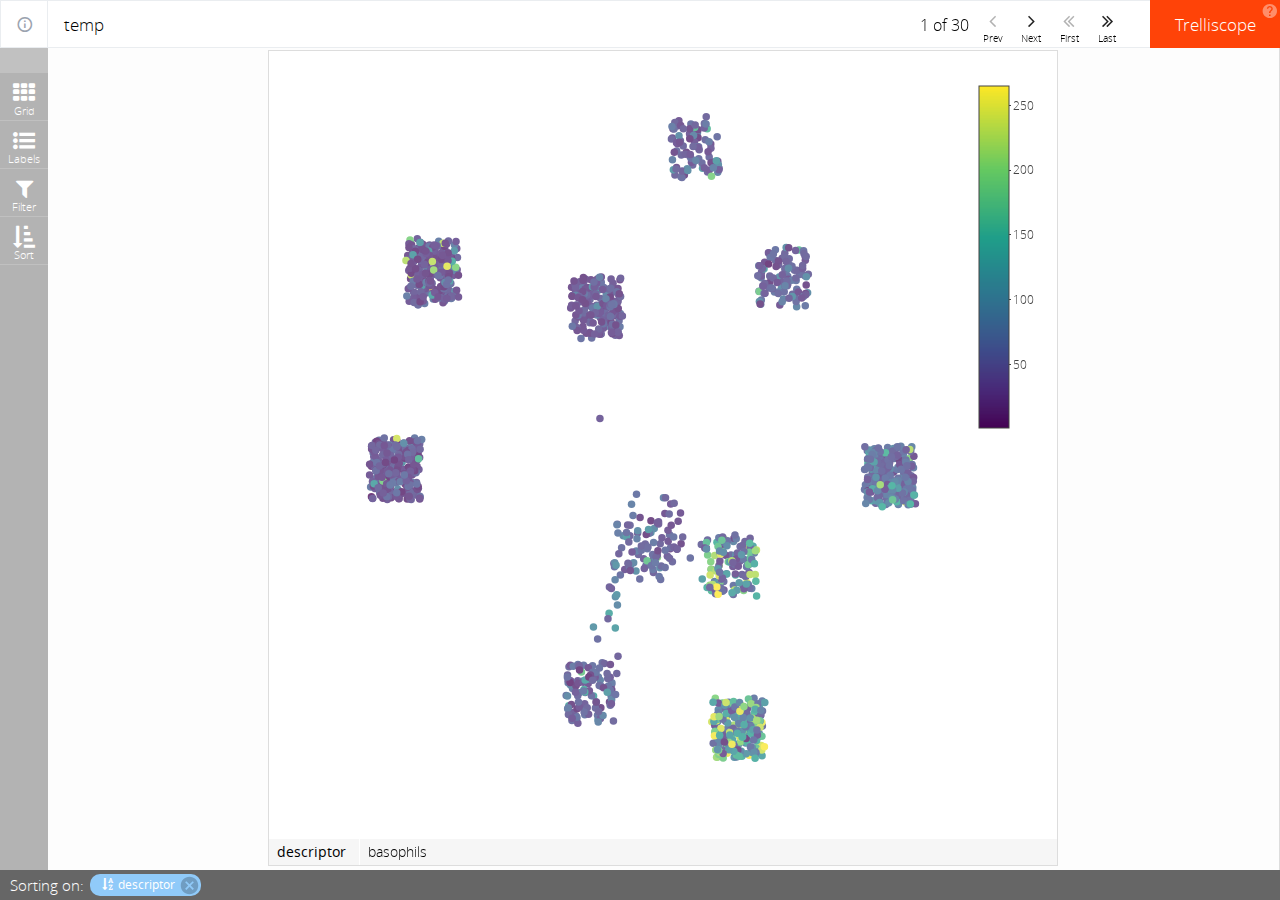
==== precise_trellis_output/index.html @ 1b2589c9 "Started case vignette" ====
<!DOCTYPE html>
<html>
<head>
<meta charset="utf-8"/>
<script src="lib/htmlwidgets-1.2/htmlwidgets.js"></script>
<script src="lib/trelliscopejs_widget-0.1.20/trelliscope.min.js"></script>
<script src="lib/trelliscopejs_widget-binding-0.1.14/trelliscopejs_widget.js"></script>

</head>
<body style="background-color:white;">
<div id="htmlwidget-810946e59572585d1ea5" style="width:100%;height:100%;" class="trelliscopejs_widget html-widget"></div>
<script type="application/json" data-for="htmlwidget-810946e59572585d1ea5">{"x":{"id":"ce9b324a","config_info":"'appfiles/config.jsonp'","self_contained":false,"latest_display":{"name":"temp","group":"common"},"spa":true,"in_knitr":false,"in_notebook":false},"evals":[],"jsHooks":[]}</script>
</body>
</html>
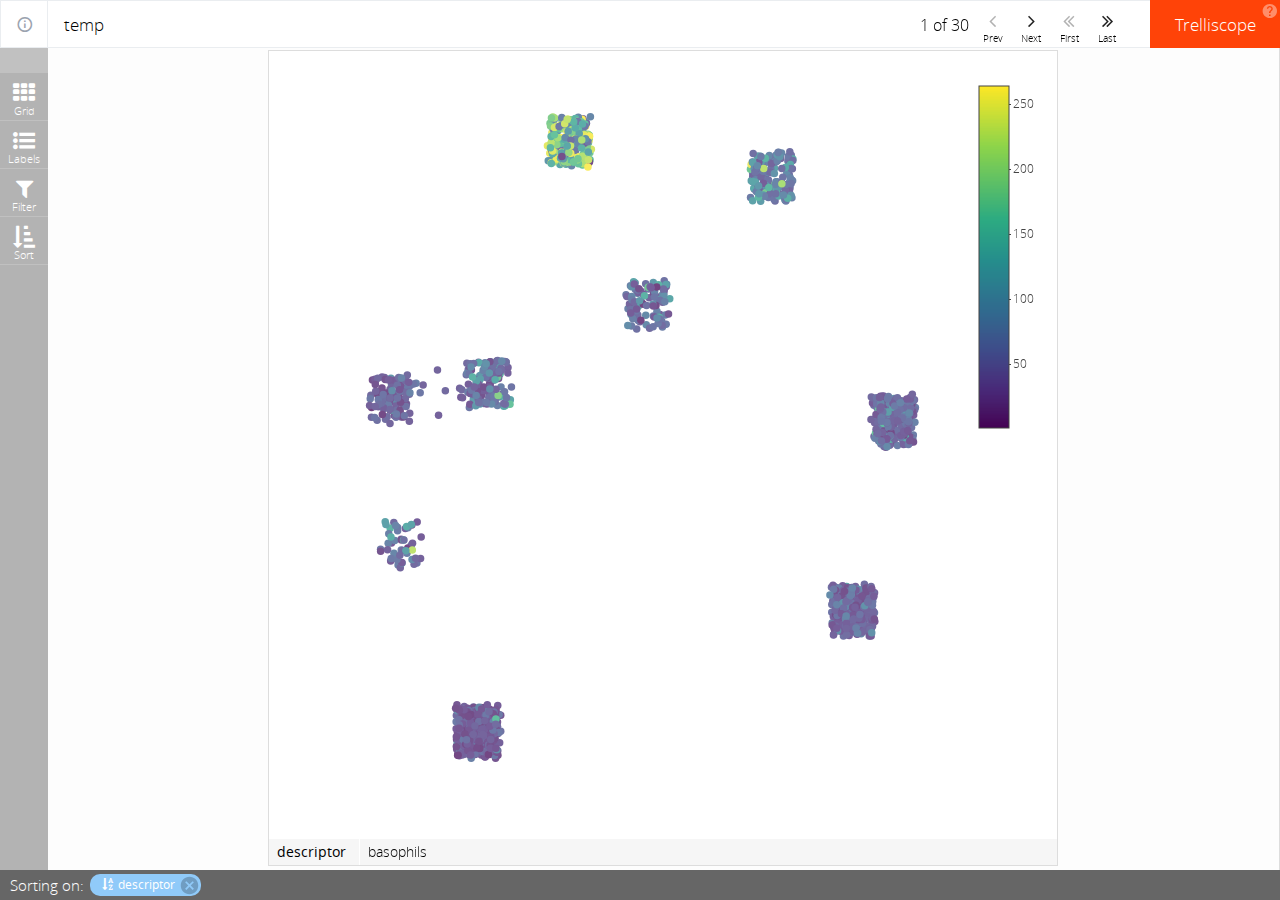
==== commit 248cc2a9: "Cleaned and re-did the data set-up post." ====
--- a/precise_trellis_output/index.html
+++ b/precise_trellis_output/index.html
@@ -8,7 +8,7 @@
 
 </head>
 <body style="background-color:white;">
-<div id="htmlwidget-810946e59572585d1ea5" style="width:100%;height:100%;" class="trelliscopejs_widget html-widget"></div>
-<script type="application/json" data-for="htmlwidget-810946e59572585d1ea5">{"x":{"id":"ce9b324a","config_info":"'appfiles/config.jsonp'","self_contained":false,"latest_display":{"name":"temp","group":"common"},"spa":true,"in_knitr":false,"in_notebook":false},"evals":[],"jsHooks":[]}</script>
+<div id="htmlwidget-62fd83df840d964ddb1c" style="width:100%;height:100%;" class="trelliscopejs_widget html-widget"></div>
+<script type="application/json" data-for="htmlwidget-62fd83df840d964ddb1c">{"x":{"id":"ce9b324a","config_info":"'appfiles/config.jsonp'","self_contained":false,"latest_display":{"name":"temp","group":"common"},"spa":true,"in_knitr":false,"in_notebook":false},"evals":[],"jsHooks":[]}</script>
 </body>
 </html>
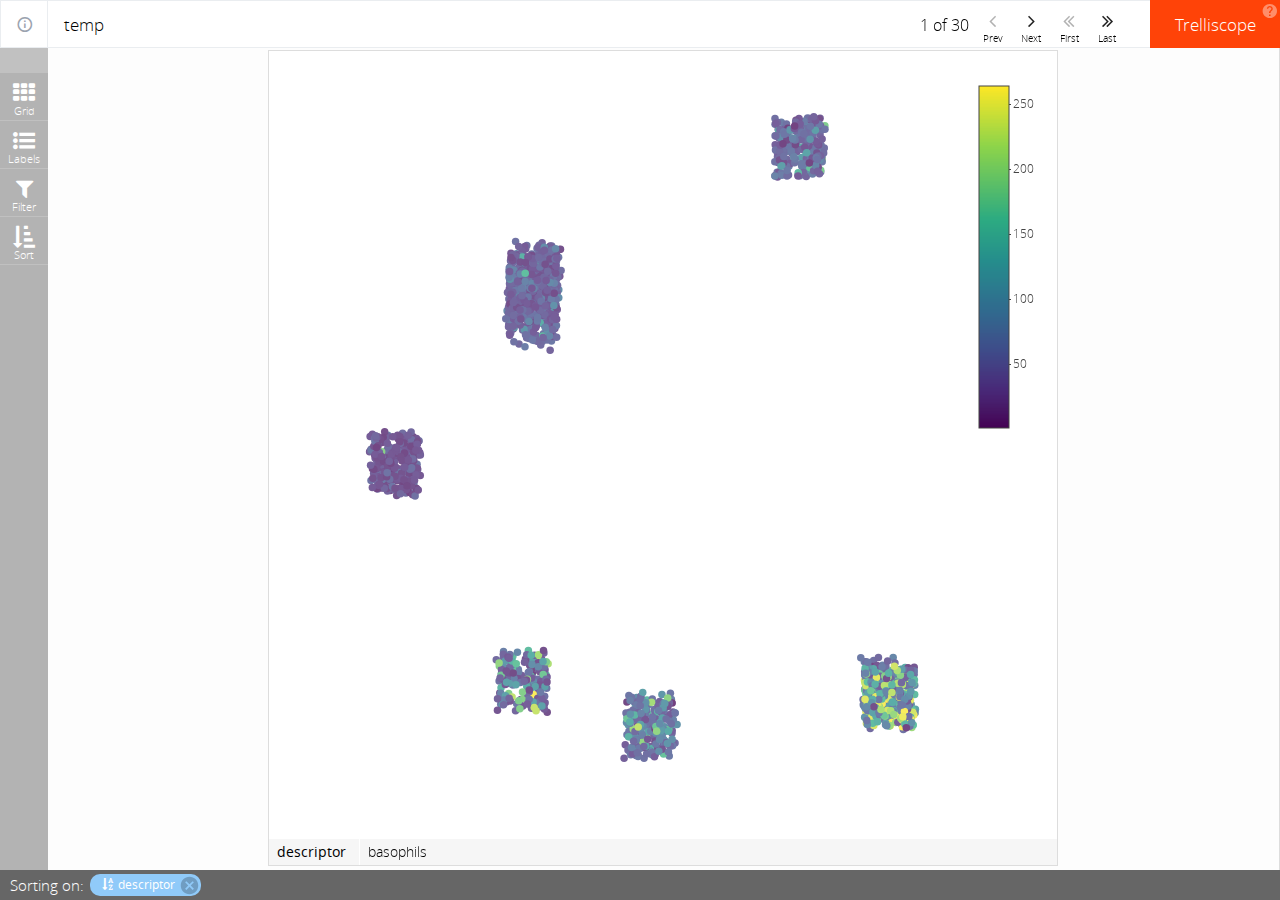
==== commit d5243499: "Add plot" ====
--- a/precise_trellis_output/index.html
+++ b/precise_trellis_output/index.html
@@ -8,7 +8,7 @@
 
 </head>
 <body style="background-color:white;">
-<div id="htmlwidget-62fd83df840d964ddb1c" style="width:100%;height:100%;" class="trelliscopejs_widget html-widget"></div>
-<script type="application/json" data-for="htmlwidget-62fd83df840d964ddb1c">{"x":{"id":"ce9b324a","config_info":"'appfiles/config.jsonp'","self_contained":false,"latest_display":{"name":"temp","group":"common"},"spa":true,"in_knitr":false,"in_notebook":false},"evals":[],"jsHooks":[]}</script>
+<div id="htmlwidget-e2a010021825fca91fca" style="width:100%;height:100%;" class="trelliscopejs_widget html-widget"></div>
+<script type="application/json" data-for="htmlwidget-e2a010021825fca91fca">{"x":{"id":"ce9b324a","config_info":"'appfiles/config.jsonp'","self_contained":false,"latest_display":{"name":"temp","group":"common"},"spa":true,"in_knitr":false,"in_notebook":false},"evals":[],"jsHooks":[]}</script>
 </body>
 </html>
